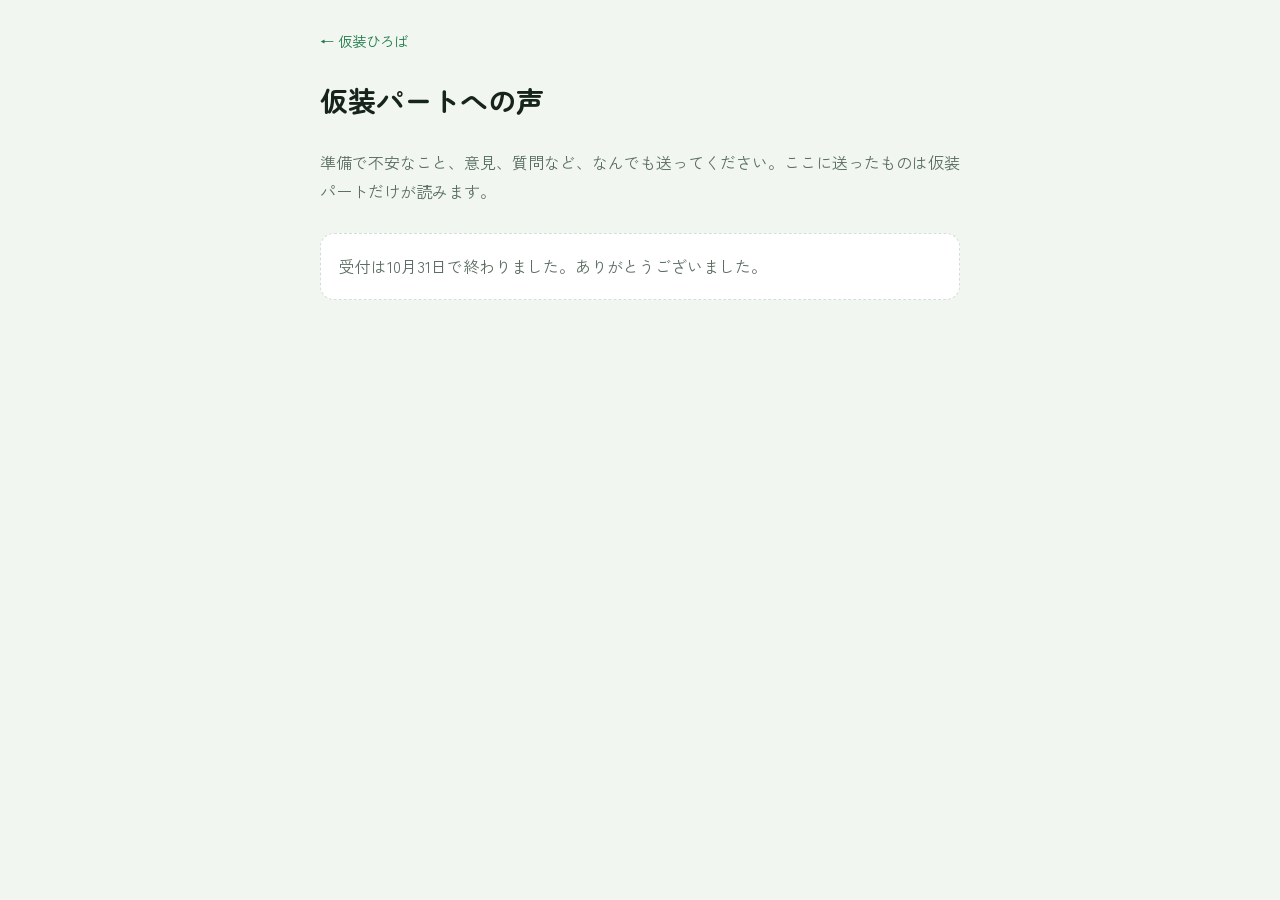
==== koe.html @ 7e6b4739 "Add files via upload" ====
<!doctype html>
<html lang="ja">
<head>
<meta charset="utf-8">
<meta name="viewport" content="width=device-width,initial-scale=1,viewport-fit=cover">
<title>仮装パートへの声｜79緑 仮装ひろば</title>
<link rel="stylesheet" href="https://fonts.googleapis.com/css2?family=Zen+Maru+Gothic:wght@500;700&family=Zen+Kaku+Gothic+New:wght@400;700&display=swap">
<link rel="stylesheet" href="style.css">
</head>
<body>
<main class="wrap">
  <a class="back" href="index.html">← 仮装ひろば</a>
  <header>
    <h1>仮装パートへの声</h1>
  </header>
  <p class="lead">準備で不安なこと、意見、質問など、なんでも送ってください。ここに送ったものは仮装パートだけが読みます。</p>

  <form class="card" id="f" autocomplete="off">
    <div class="field">
      <span id="catLabel"><b>どんな声？</b> <span class="hint">選ばなくてもOK</span></span>
      <div class="chips" id="cat" role="group" aria-labelledby="catLabel"></div>
    </div>
    <div class="field">
      <label for="text">内容</label>
      <textarea id="text" maxlength="1000"></textarea>
    </div>
    <div class="field">
      <label for="name">名前 <span class="hint">空欄なら匿名</span></label>
      <input type="text" id="name" maxlength="30">
    </div>
    <input type="text" id="hp" tabindex="-1" aria-hidden="true" style="position:absolute;left:-9999px" autocomplete="off">
    <div><button class="send" id="send" type="submit">送る</button></div>
    <p class="toast" id="toast" role="status"></p>
  </form>
</main>

<script src="config.js"></script>
<script src="common.js"></script>
<script>
const H = window.Hiroba;
const $ = id => document.getElementById(id);
const cat = H.chipGroup($('cat'), ['準備で不安なこと', '意見', '質問', 'その他']);

if (H.isClosed()) {
  $('f').outerHTML = '<p class="closed">受付は10月31日で終わりました。ありがとうございました。</p>';
}

$('f') && $('f').addEventListener('submit', async ev => {
  ev.preventDefault();
  const text = $('text').value.trim();
  if (!text) { H.toast($('toast'), '内容を書いてから送ってください。', true); return; }
  $('send').disabled = true;
  try {
    await H.post({ type: 'voice', category: cat.value(), text, name: $('name').value, hp: $('hp').value });
    $('text').value = ''; cat.reset();
    H.toast($('toast'), '送りました。ありがとう。');
  } catch (e) {
    H.toast($('toast'), H.errorText(e), true);
  } finally {
    $('send').disabled = false;
  }
});
</script>
</body>
</html>
---- style.css ----
/* 79緑 仮装ひろば：1カラム、緑の葉と土の色。ことばはチップで並べる */
:root{
  --bg:#f2f6f0; --surface:#ffffff; --fg:#16241b; --muted:#5b6e61; --line:#d3ded4;
  --leaf:#1f7a4a; --leaf-ink:#ffffff; --leaf-soft:#dcefe2; --soil:#7a5a36; --warn:#b3541e;
  --display:"Zen Maru Gothic","Hiragino Maru Gothic ProN","Yu Gothic",sans-serif;
  --body:"Zen Kaku Gothic New","Hiragino Kaku Gothic ProN","Yu Gothic","Meiryo",sans-serif;
  color-scheme:light;
}
@media (prefers-color-scheme: dark){
  :root{ --bg:#0f1712; --surface:#17221a; --fg:#e5eee7; --muted:#9bb0a1; --line:#2b3a2f;
    --leaf:#5fc48a; --leaf-ink:#0f1712; --leaf-soft:#1e3828; --soil:#c9a57a; --warn:#f0a26f; color-scheme:dark }
}
*{box-sizing:border-box}
html,body{margin:0}
body{background:var(--bg);color:var(--fg);font-family:var(--body);font-size:16px;line-height:1.8;
  padding-inline:16px;padding-block:28px 64px}
.wrap{max-width:640px;margin-inline:auto;display:flex;flex-direction:column;gap:28px}
h1,h2{font-family:var(--display);line-height:1.35;margin:0;text-wrap:balance}
h1{font-size:1.75rem}
h2{font-size:1.2rem}
p{margin:0}
a{color:var(--leaf)}
.eyebrow{font-size:.8rem;letter-spacing:.08em;color:var(--muted)}
.lead{color:var(--muted)}
.back{font-size:.9rem;text-decoration:none}

.doors{display:grid;gap:14px}
.door{display:flex;flex-direction:column;gap:4px;padding:22px 20px;border-radius:16px;text-decoration:none;
  background:var(--surface);border:1.5px solid var(--line);color:var(--fg)}
.door.main{background:var(--leaf);border-color:var(--leaf);color:var(--leaf-ink)}
.door b{font-family:var(--display);font-size:1.3rem}
.door span{font-size:.9rem;opacity:.85}

.card{background:var(--surface);border:1px solid var(--line);border-radius:14px;padding:18px;display:flex;flex-direction:column;gap:14px}
label{font-weight:700;font-size:.95rem}
.hint{font-weight:400;color:var(--muted);font-size:.85rem}
input[type=text],textarea{font:inherit;color:var(--fg);background:var(--bg);border:1.5px solid var(--line);
  border-radius:10px;padding:10px 12px;width:100%}
textarea{min-height:7em;resize:vertical}
.row{display:flex;gap:8px}
.row input{flex:1;min-width:0}
button{font:inherit;cursor:pointer}
.send{background:var(--leaf);color:var(--leaf-ink);border:0;border-radius:10px;padding:10px 20px;font-weight:700;white-space:nowrap}
.send:disabled{opacity:.5;cursor:default}
.field{display:flex;flex-direction:column;gap:6px}
.chips{display:flex;flex-wrap:wrap;gap:6px}
.chip{background:var(--bg);color:var(--fg);border:1.5px solid var(--line);border-radius:999px;padding:4px 12px;font-size:.9rem}
.chip[aria-pressed="true"]{background:var(--leaf-soft);border-color:var(--leaf)}
details summary{cursor:pointer;color:var(--muted);font-size:.9rem}
details[open] summary{margin-bottom:10px}
details > div{display:flex;flex-direction:column;gap:14px}
button:focus-visible,input:focus-visible,textarea:focus-visible,a:focus-visible,summary:focus-visible{outline:3px solid var(--leaf);outline-offset:2px}

.toast{min-height:1.6em;font-size:.9rem;color:var(--leaf)}
.toast.err{color:var(--warn)}

.wall{display:flex;flex-wrap:wrap;gap:8px}
.word{background:var(--surface);border:1px solid var(--line);border-radius:999px;padding:4px 14px;font-family:var(--display);
  animation:pop .35s ease-out}
.word small{color:var(--muted);font-family:var(--body);margin-left:4px}
.word.mine{border-color:var(--soil)}
.empty{color:var(--muted);font-size:.95rem}
.closed{background:var(--surface);border:1.5px dashed var(--line);border-radius:14px;padding:18px;color:var(--muted)}
@keyframes pop{from{transform:scale(.85)}to{transform:none}}
@media (prefers-reduced-motion: reduce){.word{animation:none}}
footer{color:var(--muted);font-size:.8rem}
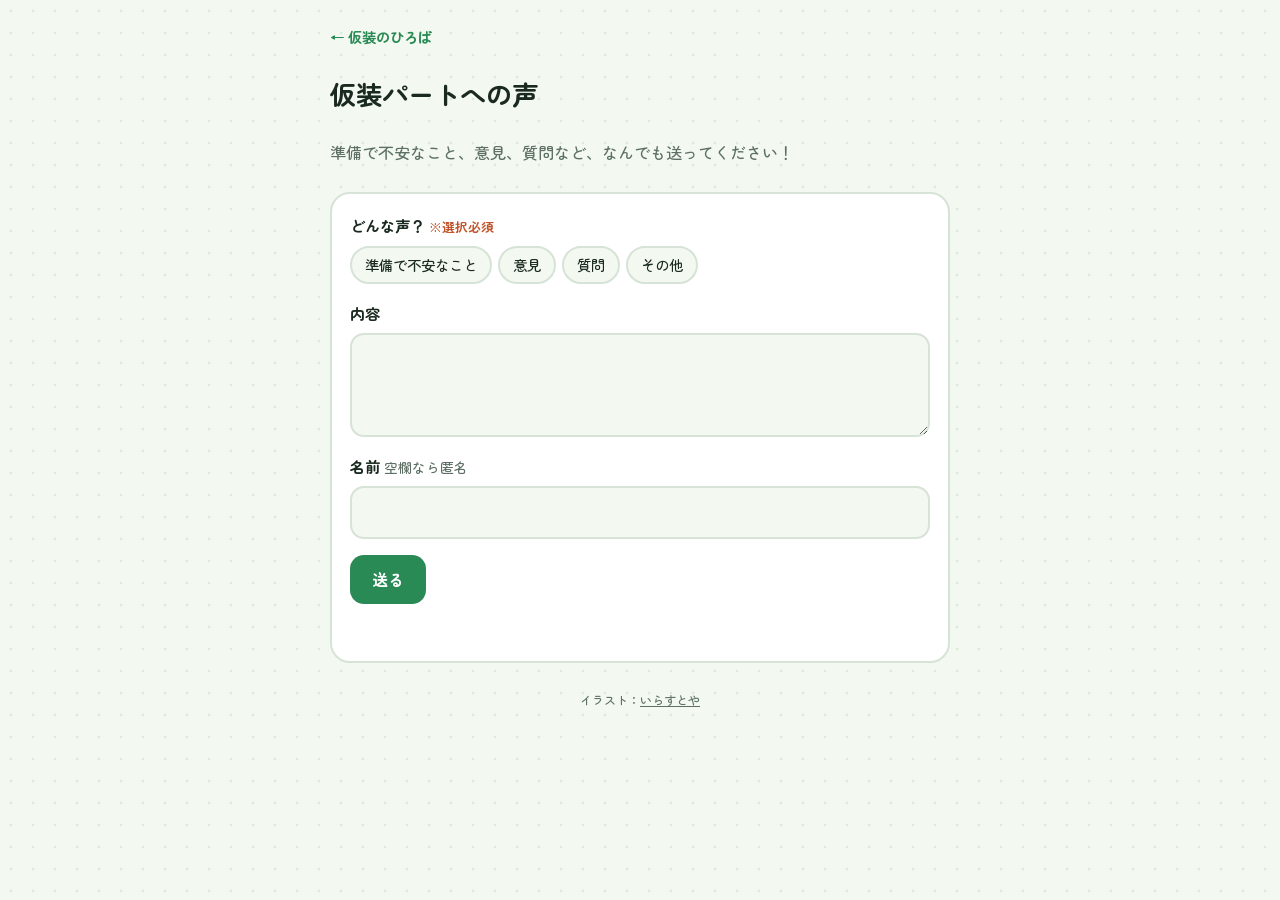
==== commit 6658aad3: "Add files via upload" ====
--- a/koe.html
+++ b/koe.html
@@ -3,21 +3,22 @@
 <head>
 <meta charset="utf-8">
 <meta name="viewport" content="width=device-width,initial-scale=1,viewport-fit=cover">
-<title>仮装パートへの声｜79緑 仮装ひろば</title>
-<link rel="stylesheet" href="https://fonts.googleapis.com/css2?family=Zen+Maru+Gothic:wght@500;700&family=Zen+Kaku+Gothic+New:wght@400;700&display=swap">
+<title>仮装パートへの声｜79緑 仮装のひろば</title>
+<link rel="stylesheet" href="https://fonts.googleapis.com/css2?family=Zen+Maru+Gothic:wght@500;700&display=swap">
 <link rel="stylesheet" href="style.css">
 </head>
 <body>
 <main class="wrap">
-  <a class="back" href="index.html">← 仮装ひろば</a>
-  <header>
-    <h1>仮装パートへの声</h1>
+  <a class="back" href="index.html">← 仮装のひろば</a>
+  <header class="pagehead">
+    <h1>仮装パート<wbr>への声</h1>
+    <img src="images/pose_kyosyu_boy.png" alt="">
   </header>
-  <p class="lead">準備で不安なこと、意見、質問など、なんでも送ってください。ここに送ったものは仮装パートだけが読みます。</p>
+  <p class="lead">準備で不安なこと、意見、質問など、なんでも送ってください！</p>
 
   <form class="card" id="f" autocomplete="off">
     <div class="field">
-      <span id="catLabel"><b>どんな声？</b> <span class="hint">選ばなくてもOK</span></span>
+      <span class="label" id="catLabel">どんな声？<span class="req">※選択必須</span></span>
       <div class="chips" id="cat" role="group" aria-labelledby="catLabel"></div>
     </div>
     <div class="field">
@@ -32,6 +33,8 @@
     <div><button class="send" id="send" type="submit">送る</button></div>
     <p class="toast" id="toast" role="status"></p>
   </form>
+
+  <p class="credit">イラスト：<a href="https://www.irasutoya.com/" target="_blank" rel="noopener">いらすとや</a></p>
 </main>
 
 <script src="config.js"></script>
@@ -41,19 +44,16 @@
 const $ = id => document.getElementById(id);
 const cat = H.chipGroup($('cat'), ['準備で不安なこと', '意見', '質問', 'その他']);
 
-if (H.isClosed()) {
-  $('f').outerHTML = '<p class="closed">受付は10月31日で終わりました。ありがとうございました。</p>';
-}
-
-$('f') && $('f').addEventListener('submit', async ev => {
+$('f').addEventListener('submit', async ev => {
   ev.preventDefault();
+  if (!cat.value()) { $('cat').classList.add('warn'); H.toast($('toast'), 'どんな声かを1つ選んでください。', true); return; }
   const text = $('text').value.trim();
   if (!text) { H.toast($('toast'), '内容を書いてから送ってください。', true); return; }
   $('send').disabled = true;
   try {
     await H.post({ type: 'voice', category: cat.value(), text, name: $('name').value, hp: $('hp').value });
     $('text').value = ''; cat.reset();
-    H.toast($('toast'), '送りました。ありがとう。');
+    H.toast($('toast'), '送りました。');
   } catch (e) {
     H.toast($('toast'), H.errorText(e), true);
   } finally {
--- a/style.css
+++ b/style.css
@@ -1,66 +1,84 @@
-/* 79緑 仮装ひろば：1カラム、緑の葉と土の色。ことばはチップで並べる */
+/* 79緑 仮装のひろば：1カラム。緑と白にピンクをひとさじ、丸ゴシックで、いらすとやのイラストを添える */
 :root{
-  --bg:#f2f6f0; --surface:#ffffff; --fg:#16241b; --muted:#5b6e61; --line:#d3ded4;
-  --leaf:#1f7a4a; --leaf-ink:#ffffff; --leaf-soft:#dcefe2; --soil:#7a5a36; --warn:#b3541e;
-  --display:"Zen Maru Gothic","Hiragino Maru Gothic ProN","Yu Gothic",sans-serif;
-  --body:"Zen Kaku Gothic New","Hiragino Kaku Gothic ProN","Yu Gothic","Meiryo",sans-serif;
+  --bg:#f3f8f1; --dot:#dcebd8; --surface:#ffffff; --fg:#1b2a20; --muted:#5e7065; --line:#d6e3d6;
+  --leaf:#2a8a55; --leaf-ink:#ffffff; --leaf-soft:#dff1e4;
+  --pink:#f6c9d4; --pink-ink:#5a2433; --pink-line:#eaa9b9;
+  --soil:#b07a45; --warn:#c0532a;
+  --round:"Zen Maru Gothic","Hiragino Maru Gothic ProN","Yu Gothic","Meiryo",sans-serif;
   color-scheme:light;
 }
 @media (prefers-color-scheme: dark){
-  :root{ --bg:#0f1712; --surface:#17221a; --fg:#e5eee7; --muted:#9bb0a1; --line:#2b3a2f;
-    --leaf:#5fc48a; --leaf-ink:#0f1712; --leaf-soft:#1e3828; --soil:#c9a57a; --warn:#f0a26f; color-scheme:dark }
+  :root{ --bg:#0f1712; --dot:#1a2a1f; --surface:#17221a; --fg:#e6efe8; --muted:#9db1a2; --line:#2c3c30;
+    --leaf:#62c78e; --leaf-ink:#0f1712; --leaf-soft:#1f3a2a;
+    --pink:#4a2a33; --pink-ink:#ffdbe3; --pink-line:#7a4554;
+    --soil:#d9a873; --warn:#f0a26f; color-scheme:dark }
 }
 *{box-sizing:border-box}
 html,body{margin:0}
-body{background:var(--bg);color:var(--fg);font-family:var(--body);font-size:16px;line-height:1.8;
-  padding-inline:16px;padding-block:28px 64px}
-.wrap{max-width:640px;margin-inline:auto;display:flex;flex-direction:column;gap:28px}
-h1,h2{font-family:var(--display);line-height:1.35;margin:0;text-wrap:balance}
-h1{font-size:1.75rem}
+body{background-color:var(--bg);background-image:radial-gradient(var(--dot) 1.5px,transparent 1.6px);background-size:22px 22px;
+  color:var(--fg);font-family:var(--round);font-weight:500;font-size:16px;line-height:1.8;
+  padding-inline:16px;padding-block:24px 64px}
+.wrap{max-width:620px;margin-inline:auto;display:flex;flex-direction:column;gap:26px}
+h1,h2{line-height:1.35;margin:0;text-wrap:balance;font-weight:700}
+h1{font-size:1.9rem}
 h2{font-size:1.2rem}
 p{margin:0}
 a{color:var(--leaf)}
-.eyebrow{font-size:.8rem;letter-spacing:.08em;color:var(--muted)}
 .lead{color:var(--muted)}
-.back{font-size:.9rem;text-decoration:none}
+.back{font-size:.9rem;text-decoration:none;font-weight:700}
+
+/* トップの見出し：旗をふる2人で名前をはさむ */
+.hero{display:grid;grid-template-columns:minmax(0,1fr) auto minmax(0,1fr);align-items:end;gap:6px;text-align:center}
+.hero img{width:100%;max-width:120px;height:auto;justify-self:center}
+.hero h1{font-size:2.1rem;padding-bottom:10px}
+.hero h1 span{display:block;font-size:.8rem;color:var(--leaf);letter-spacing:.12em}
+
+/* ページの見出し：右にイラスト */
+.pagehead{display:flex;align-items:center;justify-content:space-between;gap:12px}
+.pagehead h1{font-size:1.65rem;word-break:keep-all;min-width:0}
+.pagehead img{width:96px;max-width:30%;height:auto;flex:none}
 
 .doors{display:grid;gap:14px}
-.door{display:flex;flex-direction:column;gap:4px;padding:22px 20px;border-radius:16px;text-decoration:none;
-  background:var(--surface);border:1.5px solid var(--line);color:var(--fg)}
-.door.main{background:var(--leaf);border-color:var(--leaf);color:var(--leaf-ink)}
-.door b{font-family:var(--display);font-size:1.3rem}
-.door span{font-size:.9rem;opacity:.85}
+.door{display:flex;align-items:center;gap:14px;padding:18px 18px;border-radius:22px;text-decoration:none;
+  border:2px solid transparent;color:var(--fg);transition:transform .15s ease}
+.door:hover{transform:translateY(-2px)}
+.door > div{display:flex;flex-direction:column;gap:2px;min-width:0}
+.door img{width:84px;height:auto;flex:none}
+.door b{font-size:1.3rem}
+.door span{font-size:.9rem;opacity:.9}
+.door.main{background:var(--leaf);color:var(--leaf-ink)}
+.door.sub{background:var(--pink);color:var(--pink-ink);border-color:var(--pink-line)}
 
-.card{background:var(--surface);border:1px solid var(--line);border-radius:14px;padding:18px;display:flex;flex-direction:column;gap:14px}
-label{font-weight:700;font-size:.95rem}
-.hint{font-weight:400;color:var(--muted);font-size:.85rem}
-input[type=text],textarea{font:inherit;color:var(--fg);background:var(--bg);border:1.5px solid var(--line);
-  border-radius:10px;padding:10px 12px;width:100%}
-textarea{min-height:7em;resize:vertical}
+.card{background:var(--surface);border:2px solid var(--line);border-radius:20px;padding:18px;display:flex;flex-direction:column;gap:16px}
+label,.label{font-weight:700;font-size:.95rem}
+.hint{font-weight:500;color:var(--muted);font-size:.85rem}
+.req{color:var(--warn);font-size:.8rem;margin-left:4px}
+input[type=text],textarea{font:inherit;color:var(--fg);background:var(--bg);border:2px solid var(--line);
+  border-radius:14px;padding:10px 12px;width:100%}
+textarea{min-height:6.5em;resize:vertical}
 .row{display:flex;gap:8px}
 .row input{flex:1;min-width:0}
 button{font:inherit;cursor:pointer}
-.send{background:var(--leaf);color:var(--leaf-ink);border:0;border-radius:10px;padding:10px 20px;font-weight:700;white-space:nowrap}
+.send{background:var(--leaf);color:var(--leaf-ink);border:0;border-radius:14px;padding:10px 22px;font-weight:700;white-space:nowrap}
 .send:disabled{opacity:.5;cursor:default}
 .field{display:flex;flex-direction:column;gap:6px}
 .chips{display:flex;flex-wrap:wrap;gap:6px}
-.chip{background:var(--bg);color:var(--fg);border:1.5px solid var(--line);border-radius:999px;padding:4px 12px;font-size:.9rem}
+.chip{background:var(--bg);color:var(--fg);border:2px solid var(--line);border-radius:999px;padding:4px 13px;font-size:.9rem}
 .chip[aria-pressed="true"]{background:var(--leaf-soft);border-color:var(--leaf)}
-details summary{cursor:pointer;color:var(--muted);font-size:.9rem}
-details[open] summary{margin-bottom:10px}
-details > div{display:flex;flex-direction:column;gap:14px}
-button:focus-visible,input:focus-visible,textarea:focus-visible,a:focus-visible,summary:focus-visible{outline:3px solid var(--leaf);outline-offset:2px}
+.chips.warn .chip{border-color:var(--warn)}
+button:focus-visible,input:focus-visible,textarea:focus-visible,a:focus-visible{outline:3px solid var(--leaf);outline-offset:2px}
 
-.toast{min-height:1.6em;font-size:.9rem;color:var(--leaf)}
+.toast{min-height:1.6em;font-size:.9rem;color:var(--leaf);font-weight:700}
 .toast.err{color:var(--warn)}
 
 .wall{display:flex;flex-wrap:wrap;gap:8px}
-.word{background:var(--surface);border:1px solid var(--line);border-radius:999px;padding:4px 14px;font-family:var(--display);
-  animation:pop .35s ease-out}
-.word small{color:var(--muted);font-family:var(--body);margin-left:4px}
+.word{background:var(--surface);border:2px solid var(--line);border-radius:999px;padding:4px 14px;animation:pop .35s ease-out}
+.word:nth-child(3n+2){border-color:var(--pink-line)}
+.word:nth-child(3n+3){border-color:var(--leaf-soft)}
+.word small{color:var(--muted);margin-left:4px}
 .word.mine{border-color:var(--soil)}
 .empty{color:var(--muted);font-size:.95rem}
-.closed{background:var(--surface);border:1.5px dashed var(--line);border-radius:14px;padding:18px;color:var(--muted)}
 @keyframes pop{from{transform:scale(.85)}to{transform:none}}
-@media (prefers-reduced-motion: reduce){.word{animation:none}}
-footer{color:var(--muted);font-size:.8rem}
+@media (prefers-reduced-motion: reduce){.word{animation:none}.door{transition:none}}
+.credit{color:var(--muted);font-size:.75rem;text-align:center}
+.credit a{color:inherit}
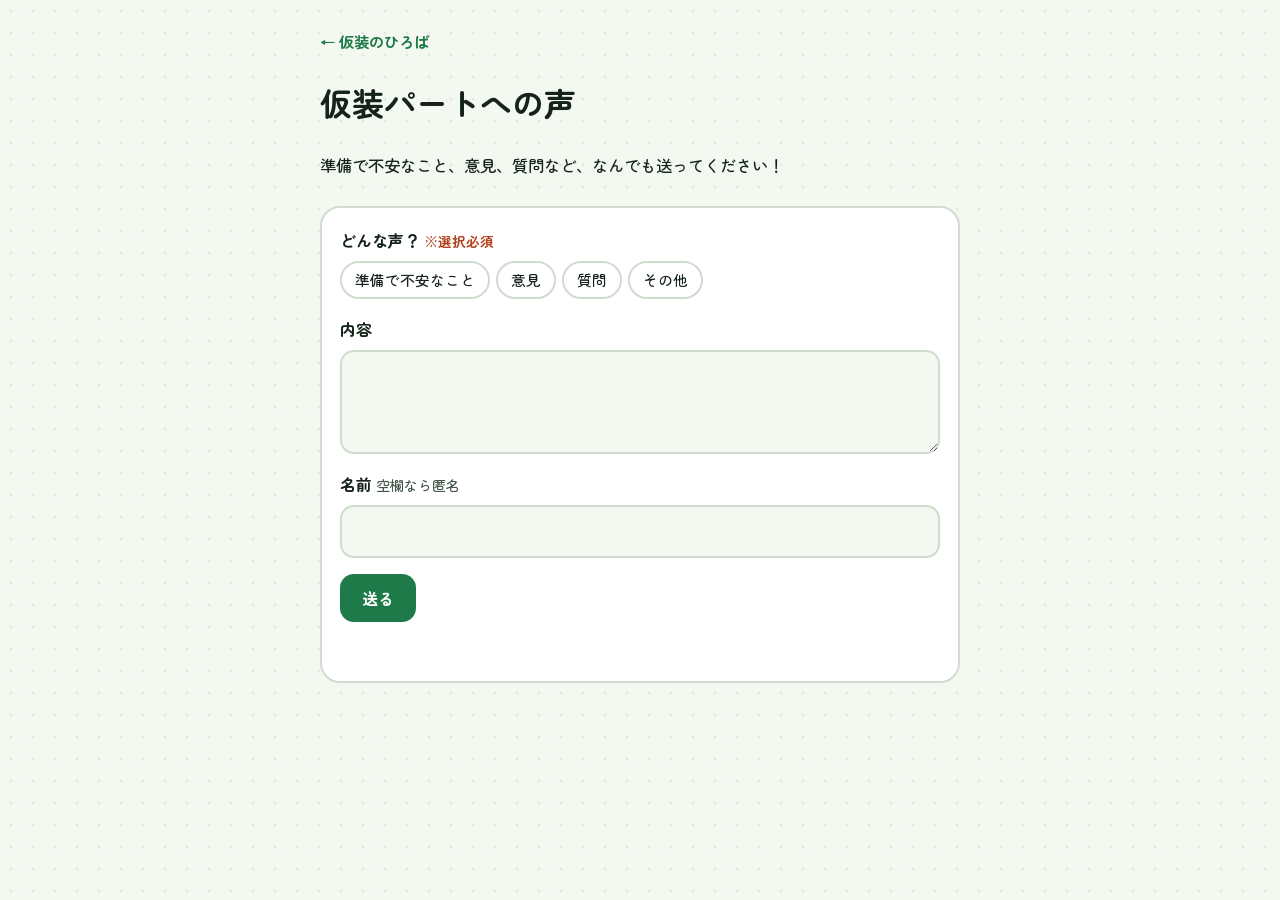
==== commit c47bf619: "Add files via upload" ====
--- a/koe.html
+++ b/koe.html
@@ -10,9 +10,8 @@
 <body>
 <main class="wrap">
   <a class="back" href="index.html">← 仮装のひろば</a>
-  <header class="pagehead">
-    <h1>仮装パート<wbr>への声</h1>
-    <img src="images/pose_kyosyu_boy.png" alt="">
+  <header>
+    <h1>仮装パートへの声</h1>
   </header>
   <p class="lead">準備で不安なこと、意見、質問など、なんでも送ってください！</p>
 
@@ -34,7 +33,6 @@
     <p class="toast" id="toast" role="status"></p>
   </form>
 
-  <p class="credit">イラスト：<a href="https://www.irasutoya.com/" target="_blank" rel="noopener">いらすとや</a></p>
 </main>
 
 <script src="config.js"></script>
--- a/style.css
+++ b/style.css
@@ -1,58 +1,51 @@
-/* 79緑 仮装のひろば：1カラム。緑と白にピンクをひとさじ、丸ゴシックで、いらすとやのイラストを添える */
+/* 79緑 仮装のひろば：1カラム。緑と白にピンクをひとさじ、丸ゴシック。ことばは「海」に浮かべて流す */
 :root{
-  --bg:#f3f8f1; --dot:#dcebd8; --surface:#ffffff; --fg:#1b2a20; --muted:#5e7065; --line:#d6e3d6;
-  --leaf:#2a8a55; --leaf-ink:#ffffff; --leaf-soft:#dff1e4;
-  --pink:#f6c9d4; --pink-ink:#5a2433; --pink-line:#eaa9b9;
-  --soil:#b07a45; --warn:#c0532a;
+  --bg:#f3f8f1; --dot:#dde9da; --surface:#ffffff; --fg:#15231a; --muted:#46584c; --line:#cfdccf;
+  --leaf:#1f7a4a; --leaf-ink:#ffffff; --leaf-soft:#dcefe2;
+  --pink:#f8d3dc; --pink-ink:#4d1a28; --pink-line:#e39aac;
+  --warn:#b2401a;
+  --sea-top:#cfeee6; --sea-bottom:#4fa9a0; --sea-ink:#0f2e2b; --bubble:#ffffff; --bubble-line:#9fd4cb; --new:#ffe58a;
   --round:"Zen Maru Gothic","Hiragino Maru Gothic ProN","Yu Gothic","Meiryo",sans-serif;
   color-scheme:light;
 }
 @media (prefers-color-scheme: dark){
-  :root{ --bg:#0f1712; --dot:#1a2a1f; --surface:#17221a; --fg:#e6efe8; --muted:#9db1a2; --line:#2c3c30;
-    --leaf:#62c78e; --leaf-ink:#0f1712; --leaf-soft:#1f3a2a;
-    --pink:#4a2a33; --pink-ink:#ffdbe3; --pink-line:#7a4554;
-    --soil:#d9a873; --warn:#f0a26f; color-scheme:dark }
+  :root{ --bg:#0f1712; --dot:#18261c; --surface:#17221a; --fg:#eef5ef; --muted:#b3c4b8; --line:#33463a;
+    --leaf:#6ed49a; --leaf-ink:#0b1510; --leaf-soft:#1f3a2a;
+    --pink:#5a2d3a; --pink-ink:#ffe3ea; --pink-line:#8d5263;
+    --warn:#ffab80;
+    --sea-top:#123a3a; --sea-bottom:#071c22; --sea-ink:#e6fbf7; --bubble:#1c4646; --bubble-line:#3c7f7a; --new:#7a6420; color-scheme:dark }
 }
 *{box-sizing:border-box}
 html,body{margin:0}
 body{background-color:var(--bg);background-image:radial-gradient(var(--dot) 1.5px,transparent 1.6px);background-size:22px 22px;
   color:var(--fg);font-family:var(--round);font-weight:500;font-size:16px;line-height:1.8;
-  padding-inline:16px;padding-block:24px 64px}
-.wrap{max-width:620px;margin-inline:auto;display:flex;flex-direction:column;gap:26px}
-h1,h2{line-height:1.35;margin:0;text-wrap:balance;font-weight:700}
-h1{font-size:1.9rem}
-h2{font-size:1.2rem}
+  padding-inline:16px;padding-block:28px 64px}
+.wrap{max-width:640px;margin-inline:auto;display:flex;flex-direction:column;gap:26px}
+h1,h2{line-height:1.35;margin:0;text-wrap:balance;font-weight:700;word-break:keep-all}
+h1{font-size:2rem}
+h2{font-size:1.25rem}
 p{margin:0}
 a{color:var(--leaf)}
-.lead{color:var(--muted)}
-.back{font-size:.9rem;text-decoration:none;font-weight:700}
+.lead{color:var(--fg);font-size:1.02rem}
+.back{font-size:.95rem;text-decoration:none;font-weight:700}
 
-/* トップの見出し：旗をふる2人で名前をはさむ */
-.hero{display:grid;grid-template-columns:minmax(0,1fr) auto minmax(0,1fr);align-items:end;gap:6px;text-align:center}
-.hero img{width:100%;max-width:120px;height:auto;justify-self:center}
-.hero h1{font-size:2.1rem;padding-bottom:10px}
-.hero h1 span{display:block;font-size:.8rem;color:var(--leaf);letter-spacing:.12em}
-
-/* ページの見出し：右にイラスト */
-.pagehead{display:flex;align-items:center;justify-content:space-between;gap:12px}
-.pagehead h1{font-size:1.65rem;word-break:keep-all;min-width:0}
-.pagehead img{width:96px;max-width:30%;height:auto;flex:none}
+.top{display:flex;flex-direction:column;gap:4px}
+.top .sub{color:var(--leaf);font-weight:700;letter-spacing:.12em;font-size:.85rem}
+.top h1{font-size:2.3rem}
 
 .doors{display:grid;gap:14px}
-.door{display:flex;align-items:center;gap:14px;padding:18px 18px;border-radius:22px;text-decoration:none;
-  border:2px solid transparent;color:var(--fg);transition:transform .15s ease}
+.door{display:flex;flex-direction:column;gap:4px;padding:22px 22px;border-radius:22px;text-decoration:none;
+  border:2px solid transparent;transition:transform .15s ease}
 .door:hover{transform:translateY(-2px)}
-.door > div{display:flex;flex-direction:column;gap:2px;min-width:0}
-.door img{width:84px;height:auto;flex:none}
-.door b{font-size:1.3rem}
-.door span{font-size:.9rem;opacity:.9}
+.door b{font-size:1.35rem}
+.door span{font-size:.95rem}
 .door.main{background:var(--leaf);color:var(--leaf-ink)}
 .door.sub{background:var(--pink);color:var(--pink-ink);border-color:var(--pink-line)}
 
 .card{background:var(--surface);border:2px solid var(--line);border-radius:20px;padding:18px;display:flex;flex-direction:column;gap:16px}
-label,.label{font-weight:700;font-size:.95rem}
-.hint{font-weight:500;color:var(--muted);font-size:.85rem}
-.req{color:var(--warn);font-size:.8rem;margin-left:4px}
+label,.label{font-weight:700;font-size:1rem}
+.hint{font-weight:500;color:var(--muted);font-size:.88rem}
+.req{color:var(--warn);font-size:.85rem;margin-left:4px;font-weight:700}
 input[type=text],textarea{font:inherit;color:var(--fg);background:var(--bg);border:2px solid var(--line);
   border-radius:14px;padding:10px 12px;width:100%}
 textarea{min-height:6.5em;resize:vertical}
@@ -63,22 +56,44 @@
 .send:disabled{opacity:.5;cursor:default}
 .field{display:flex;flex-direction:column;gap:6px}
 .chips{display:flex;flex-wrap:wrap;gap:6px}
-.chip{background:var(--bg);color:var(--fg);border:2px solid var(--line);border-radius:999px;padding:4px 13px;font-size:.9rem}
-.chip[aria-pressed="true"]{background:var(--leaf-soft);border-color:var(--leaf)}
+.chip{background:var(--surface);color:var(--fg);border:2px solid var(--line);border-radius:999px;padding:4px 13px;font-size:.92rem}
+.chip[aria-pressed="true"]{background:var(--leaf);border-color:var(--leaf);color:var(--leaf-ink)}
 .chips.warn .chip{border-color:var(--warn)}
+.divider{border-top:2px dashed var(--line);padding-top:12px}
 button:focus-visible,input:focus-visible,textarea:focus-visible,a:focus-visible{outline:3px solid var(--leaf);outline-offset:2px}
 
-.toast{min-height:1.6em;font-size:.9rem;color:var(--leaf);font-weight:700}
+.toast{min-height:1.6em;font-size:.95rem;color:var(--leaf);font-weight:700}
 .toast.err{color:var(--warn)}
 
-.wall{display:flex;flex-wrap:wrap;gap:8px}
-.word{background:var(--surface);border:2px solid var(--line);border-radius:999px;padding:4px 14px;animation:pop .35s ease-out}
-.word:nth-child(3n+2){border-color:var(--pink-line)}
-.word:nth-child(3n+3){border-color:var(--leaf-soft)}
-.word small{color:var(--muted);margin-left:4px}
-.word.mine{border-color:var(--soil)}
-.empty{color:var(--muted);font-size:.95rem}
-@keyframes pop{from{transform:scale(.85)}to{transform:none}}
-@media (prefers-reduced-motion: reduce){.word{animation:none}.door{transition:none}}
-.credit{color:var(--muted);font-size:.75rem;text-align:center}
-.credit a{color:inherit}
+/* ===== ことばの海 ===== */
+.seahead{display:flex;align-items:baseline;justify-content:space-between;gap:10px;flex-wrap:wrap}
+.toggle{background:var(--surface);color:var(--fg);border:2px solid var(--line);border-radius:999px;padding:2px 12px;font-size:.85rem}
+.sea{position:relative;border-radius:24px;overflow:hidden;padding-block:18px;
+  background:linear-gradient(180deg,var(--sea-top),var(--sea-bottom));display:flex;flex-direction:column;gap:12px}
+.sea::after{content:"";position:absolute;inset:auto 0 0 0;height:28px;pointer-events:none;
+  background:radial-gradient(18px 10px at 18px 28px,rgba(255,255,255,.35) 98%,transparent) 0 0/36px 28px repeat-x}
+.lane{display:flex;width:max-content;gap:10px;animation:drift var(--dur,40s) linear infinite}
+.lane.rev{animation-direction:reverse}
+.sea:hover .lane,.sea.paused .lane{animation-play-state:paused}
+.lane .w{flex:none}
+@keyframes drift{from{transform:translateX(0)}to{transform:translateX(-50%)}}
+
+.w{display:inline-flex;align-items:center;gap:4px;background:var(--bubble);color:var(--sea-ink);border:2px solid var(--bubble-line);
+  border-radius:999px;padding:4px 14px;font-weight:700;white-space:nowrap;animation:bob 3.2s ease-in-out infinite}
+.w:nth-child(2n){animation-delay:-1.1s}
+.w:nth-child(3n){animation-delay:-2.2s}
+.w small{font-weight:500;opacity:.75}
+.w.mine{background:var(--new)}
+.w.fresh{box-shadow:0 0 0 3px var(--new)}
+@keyframes bob{0%,100%{transform:translateY(0)}50%{transform:translateY(-4px)}}
+
+.list{display:flex;flex-wrap:wrap;gap:8px}
+.list .w{animation:none;background:var(--surface);color:var(--fg);border-color:var(--line)}
+.list .w.mine{background:var(--new);color:var(--sea-ink)}
+.empty{color:var(--muted);font-size:.95rem;padding-inline:18px}
+.sea .empty{color:var(--sea-ink)}
+
+@media (prefers-reduced-motion: reduce){
+  .lane,.w{animation:none!important}
+  .door{transition:none}
+}
